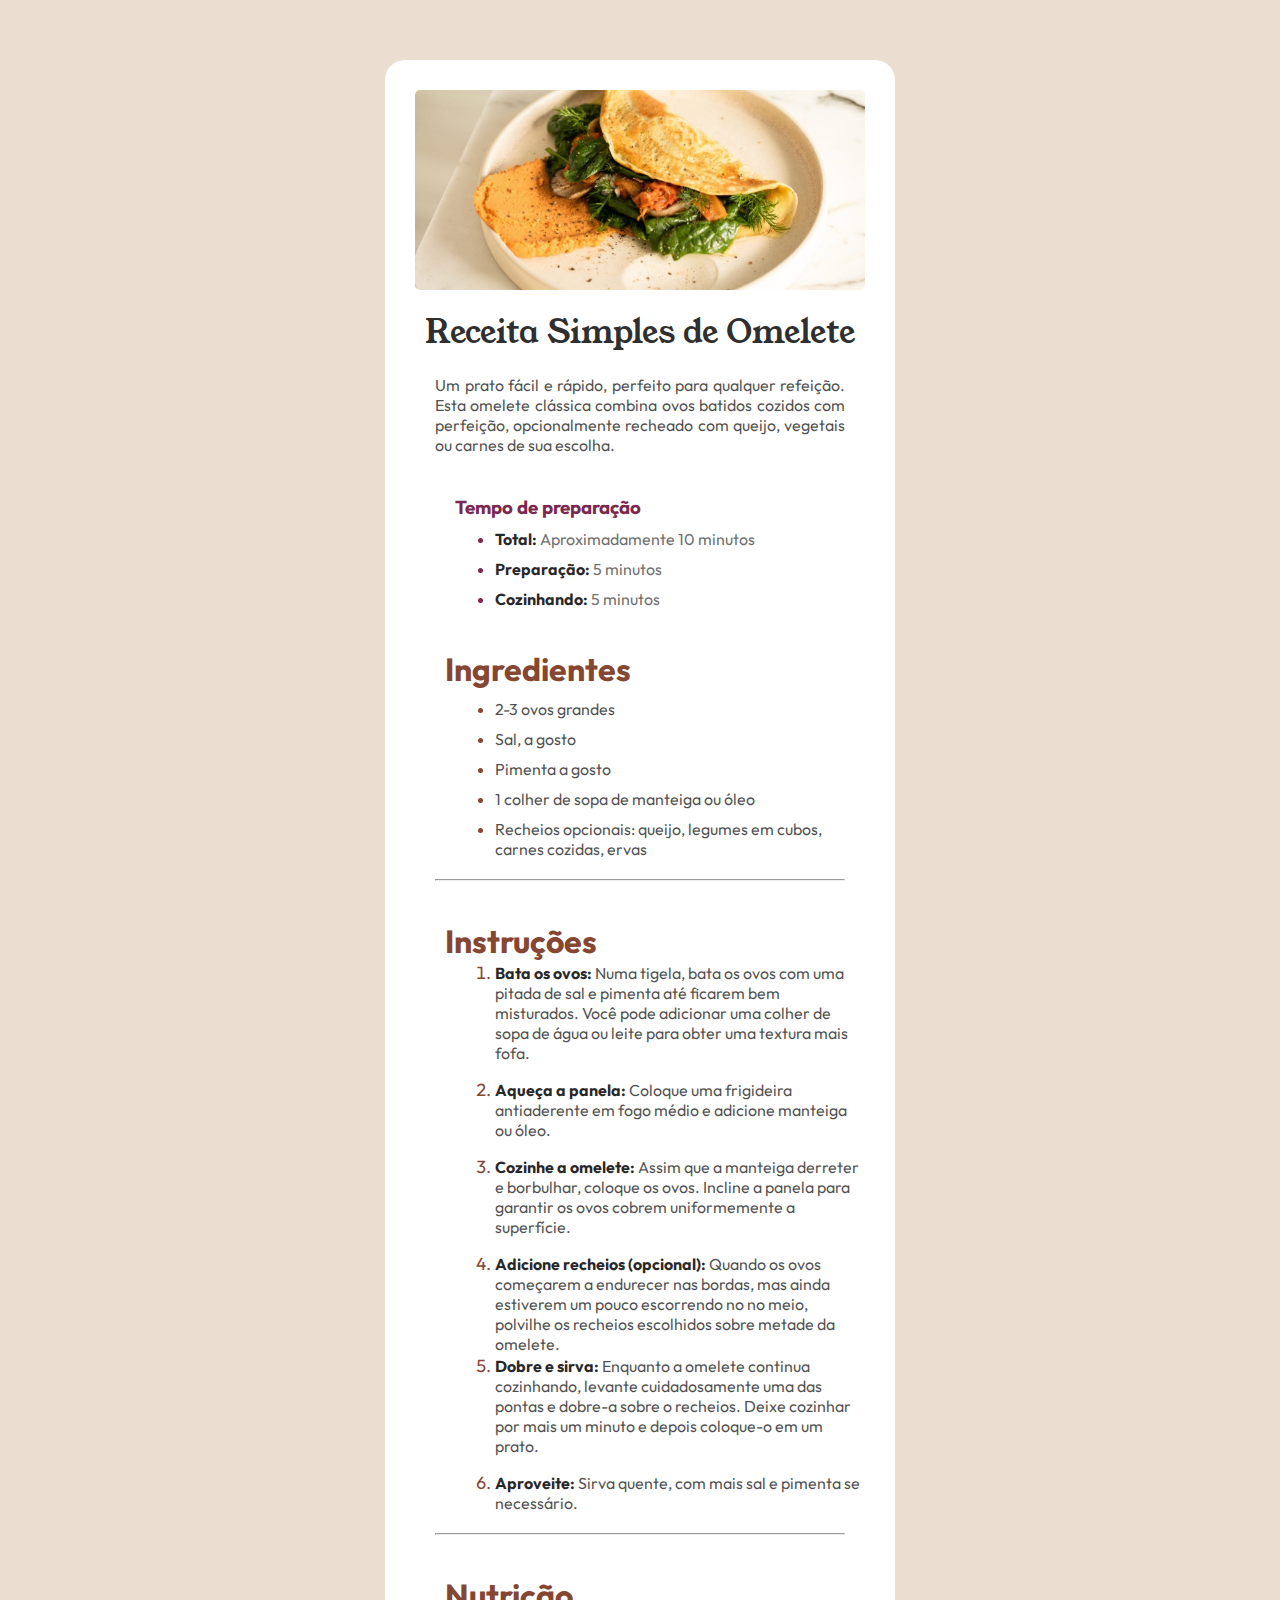
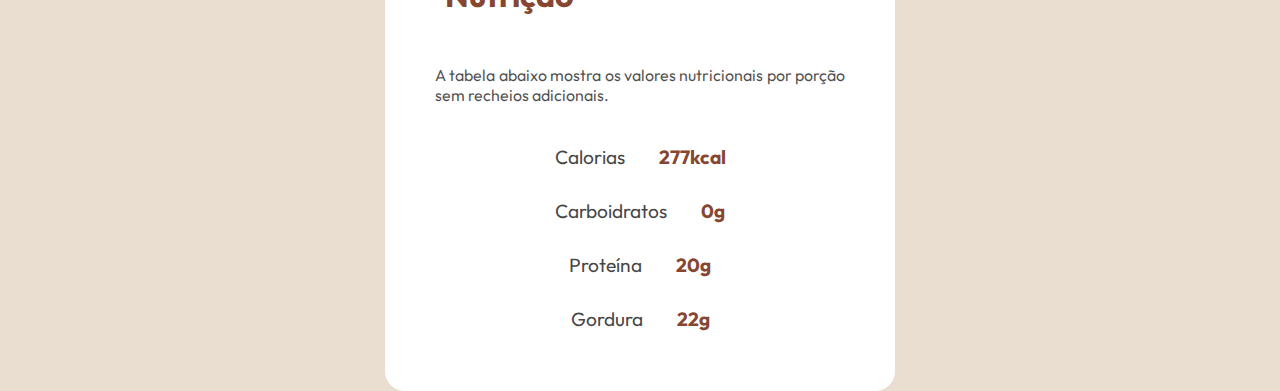
==== recipe4/index.html @ 7f01c643 "dia04" ====
<!DOCTYPE html>
<html lang="pt-br">
<head>
  <meta charset="UTF-8">
  <meta name="viewport" content="width=device-width, initial-scale=1.0"> <!-- displays site properly based on user's device -->

  <link rel="icon" type="image/png" sizes="32x32" href="./assets/images/favicon-32x32.png">
  <title>Frontend Mentor | Recipe page</title>
  <link rel="stylesheet" href="estilo/celular.css">
  <link rel="stylesheet" href="estilo/pc.css">
</head>
<body>
  <main>
    <div id="quadrado">
      <div id="img"></div>
      <div>
        <h1 id="titulo">Receita Simples de Omelete</h1>

  <p id="desc">
    Um prato fácil e rápido, perfeito para qualquer refeição. Esta omelete clássica combina ovos batidos cozidos
    com perfeição, opcionalmente recheado com queijo, vegetais ou carnes de sua escolha.
  </p>

  <h3 id="prep">Tempo de preparação</h3>

  <ul id="prep1">
    <li class="liprep"><strong>Total:</strong> Aproximadamente 10 minutos</li>
    <li class="liprep"><strong>Preparação:</strong> 5 minutos</li>
    <li class="liprep"><strong>Cozinhando:</strong> 5 minutos</li>
  </ul>

  <h3 id="ingre">Ingredientes</h3>

  <ul id="ingre1">
    <li>2-3 ovos grandes</li>
    <li>Sal, a gosto</li>
    <li>Pimenta a gosto</li>
    <li>1 colher de sopa de manteiga ou óleo</li>
    <li>Recheios opcionais: queijo, legumes em cubos, carnes cozidas, ervas</li>
  </ul>
  <hr>
  <h2 id="Instru">Instruções</h2>

  <ol type="1" id="Instru1">
    <li class="instru2">
      <strong>Bata os ovos:</strong> Numa tigela, bata os ovos com uma pitada de sal e pimenta até ficarem bem misturados.
      Você pode adicionar uma colher de sopa de água ou leite para obter uma textura mais fofa.
    </li>
    <li class="instru2"><strong>Aqueça a panela:</strong> Coloque uma frigideira antiaderente em fogo médio e adicione manteiga ou óleo.</li>
    <li class="instru2">
      <strong>Cozinhe a omelete:</strong> Assim que a manteiga derreter e borbulhar, coloque os ovos. Incline a panela para garantir
      os ovos cobrem uniformemente a superfície.
    </li>
    <li>
      <strong>Adicione recheios (opcional):</strong> Quando os ovos começarem a endurecer nas bordas, mas ainda estiverem um pouco escorrendo no
      no meio, polvilhe os recheios escolhidos sobre metade da omelete.
    </li>
    <li class="instru2">
      <strong>Dobre e sirva:</strong> Enquanto a omelete continua cozinhando, levante cuidadosamente uma das pontas e dobre-a sobre o
      recheios. Deixe cozinhar por mais um minuto e depois coloque-o em um prato.
    </li>
    <li class="instru2"><strong>Aproveite:</strong> Sirva quente, com mais sal e pimenta se necessário.</li>
  </ol>
<hr>
  <h2 id="nutri">Nutrição</h2>

  <p id="desc">A tabela abaixo mostra os valores nutricionais por porção sem recheios adicionais.</p>

  <div id="nutri1">
    <p>
      Calorias
      <strong>277kcal</strong>
    </p>
    <p>
      Carboidratos
      <strong>0g</strong>
    </p>
    <p>
      Proteína
      <strong>20g</strong>
    </p>
    <p>
      Gordura
      <strong>22g</strong>
    </p>
  </div>
      </div>
      </div>
    </div>
  </main>

</body>
</html>
---- recipe4/estilo/celular.css ----
@charset "utf-8";
@font-face {
    font-family: Outfit;
    src: url(../assets/fonts/outfit/Outfit-VariableFont_wght.ttf) format(truetype);
}
@font-face {
    font-family: Young;
    src: url(../assets/fonts/young-serif/YoungSerif-Regular.ttf) format(truetype);
}

*{
    margin: 0px;
    padding: 0px;
    font-family: Outfit,serif;
}
body,html{
    background-color: rgb(231, 227, 215);
    height: 100%;
    width: 100%;
}

#quadrado{
    width: 100%;
    height: 100%;
    background-color: white;
}
#img{
    background-image: url(../assets/images/image-omelette.jpeg);
    width: 100%;
    height: 25vh;
    background-size: cover;
}
#titulo{
    text-align: center;
    margin: auto;
    font-family: Young,serif;
    font-weight: 400;
    color: rgba(0, 0, 0, 0.822);
}
#desc{
    text-align: justify;
    color: rgba(0, 0, 0, 0.699);
    margin: 20px;
    margin-bottom: 40px;
}
#prep{
    color: hsl(332, 51%, 32%);
    margin-left: 40px;
}
#prep1{
    margin-left: 30px;;
}
.liprep{
    color: rgba(71, 70, 70, 0.788);
    margin-left: 50px;
    margin-top: 10px;
}
.liprep::marker{
    color: hsl(332, 51%, 32%);
    
}
strong{
    color: rgba(0, 0, 0, 0.842);
}

#ingre{
    margin-left: 30px;
    font-size: 2em;
    margin-top: 40px;
    color: hsl(14, 45%, 36%);
}
hr{
    margin: 20px;
}
#ingre1{
    margin-left: 80px;
    margin-top: 10px;
    color: rgba(0, 0, 0, 0.699);
}
#ingre1>li::marker{
    color: hsl(14, 45%, 36%);
}
#ingre1>li{
    margin-bottom: 10px;
}
#Instru{
    margin-left: 30px;
    font-size: 2em;
    color: hsl(14, 45%, 36%);
    margin-top: 40px;
}
#Instru1{
    margin-left: 80px;
    color: rgba(0, 0, 0, 0.699);
}
.instru2{
    margin-bottom: 15px;
}
#Instru1>li::marker{
    color: hsl(14, 45%, 36%);
    font-size: 1.1em;
    font-family: Outfit,serif;
}
#nutri{    margin-left: 30px;
    margin-top: 40px;
    font-size: 2em;
    color: hsl(14, 45%, 36%);
    margin-bottom: 50px;                                
}
#nutri1>p{
    color: rgba(36, 36, 36, 0.856);
    margin: auto;
    text-align: center;
    font-size: 1.2em;
    margin-bottom: 30px;
}
#nutri1 strong{
    color: hsl(14, 45%, 36%);
    margin-left: 30px;
}
---- recipe4/estilo/pc.css ----
@charset "utf-8";

@media screen and (min-width: 900px) {
    body,html{
        background-color: #EADED0;
        width: 100vw;
        height: 100vh;
    }
    #quadrado{
        width: 450px;
        height: 100%;
        background-color: white;
        margin: auto;
        margin-top: 60px;
        padding: 30px;
        border-radius: 20px;
    }
    #img{
        border-radius: 5px;
        background-size: cover;
        background-position: center center;
        height: 200px;
        width: 450px;
        margin: auto;
        margin-bottom: 20px;
    }
    




}
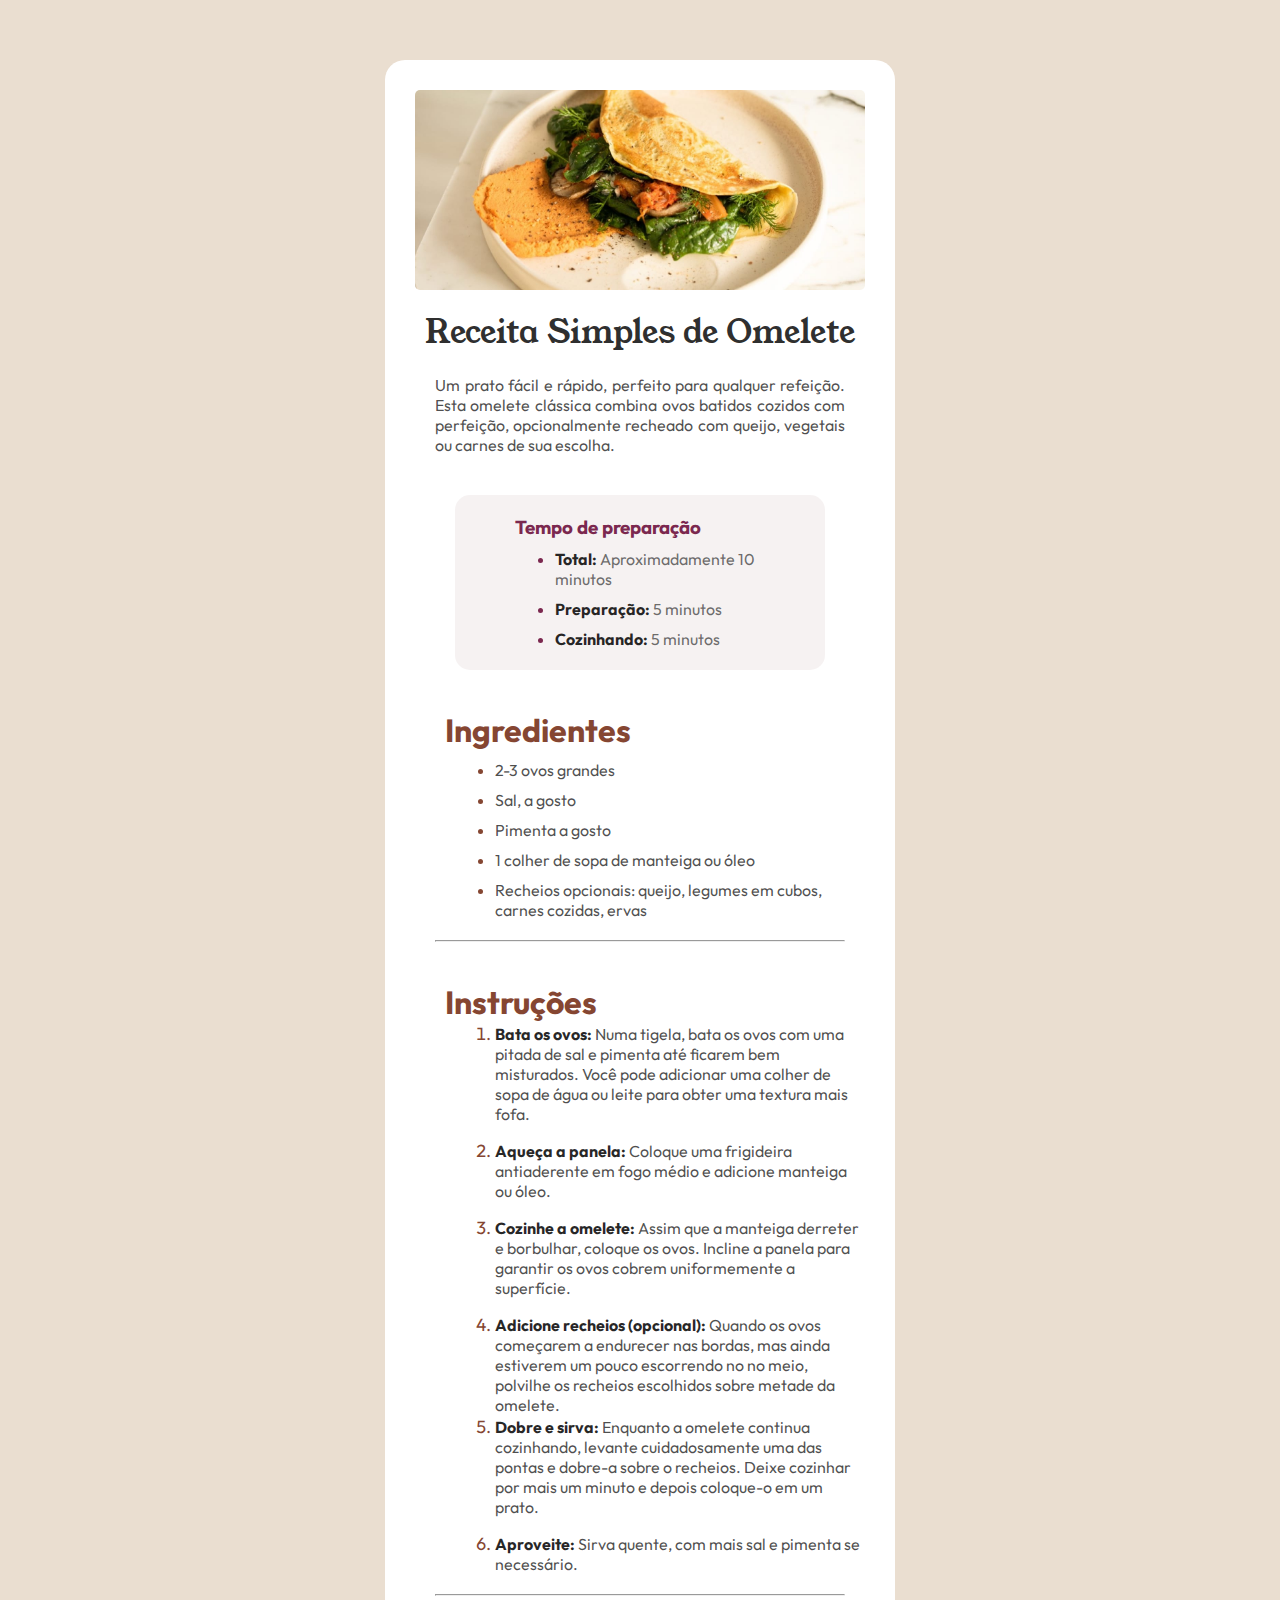
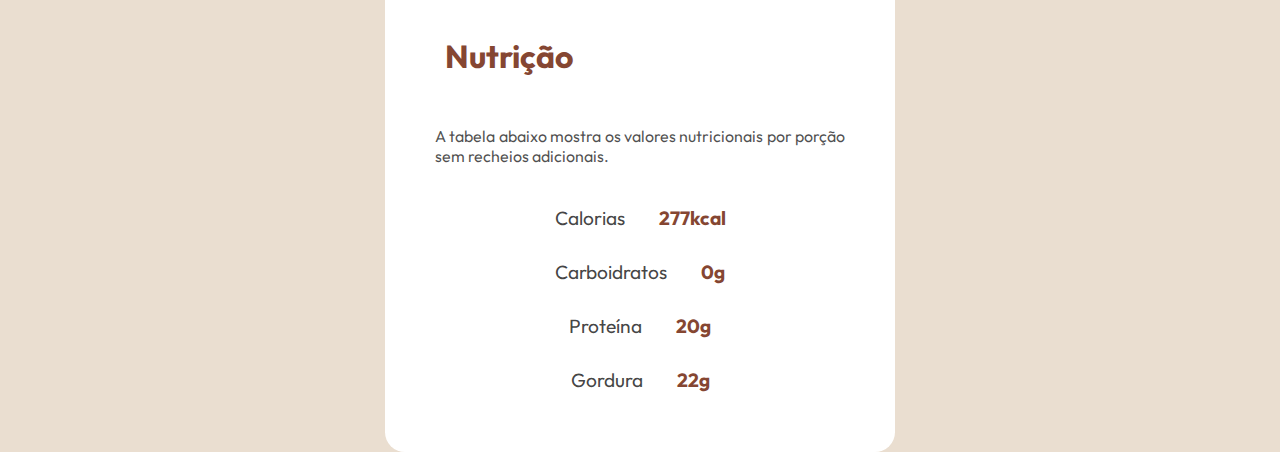
==== commit 4e469d07: "bigocio update" ====
--- a/recipe4/index.html
+++ b/recipe4/index.html
@@ -21,13 +21,14 @@
     com perfeição, opcionalmente recheado com queijo, vegetais ou carnes de sua escolha.
   </p>
 
-  <h3 id="prep">Tempo de preparação</h3>
-
-  <ul id="prep1">
-    <li class="liprep"><strong>Total:</strong> Aproximadamente 10 minutos</li>
-    <li class="liprep"><strong>Preparação:</strong> 5 minutos</li>
-    <li class="liprep"><strong>Cozinhando:</strong> 5 minutos</li>
-  </ul>
+  <div id="bigocio">
+    <h3 id="prep">Tempo de preparação</h3>
+    <ul id="prep1">
+      <li class="liprep"><strong>Total:</strong> Aproximadamente 10 minutos</li>
+      <li class="liprep"><strong>Preparação:</strong> 5 minutos</li>
+      <li class="liprep"><strong>Cozinhando:</strong> 5 minutos</li>
+    </ul>
+  </div>
 
   <h3 id="ingre">Ingredientes</h3>
 
--- a/recipe4/estilo/celular.css
+++ b/recipe4/estilo/celular.css
@@ -43,9 +43,21 @@
     margin: 20px;
     margin-bottom: 40px;
 }
+#bigocio{
+    background-color: rgba(228, 217, 219, 0.349);
+    border-radius: 15px;
+    padding: 20px;
+    padding-bottom: 30px;
+    margin: auto;
+    display: block;
+    align-items: center;
+    width: 330px;
+    height: 125px;
+}
 #prep{
     color: hsl(332, 51%, 32%);
     margin-left: 40px;
+
 }
 #prep1{
     margin-left: 30px;;
